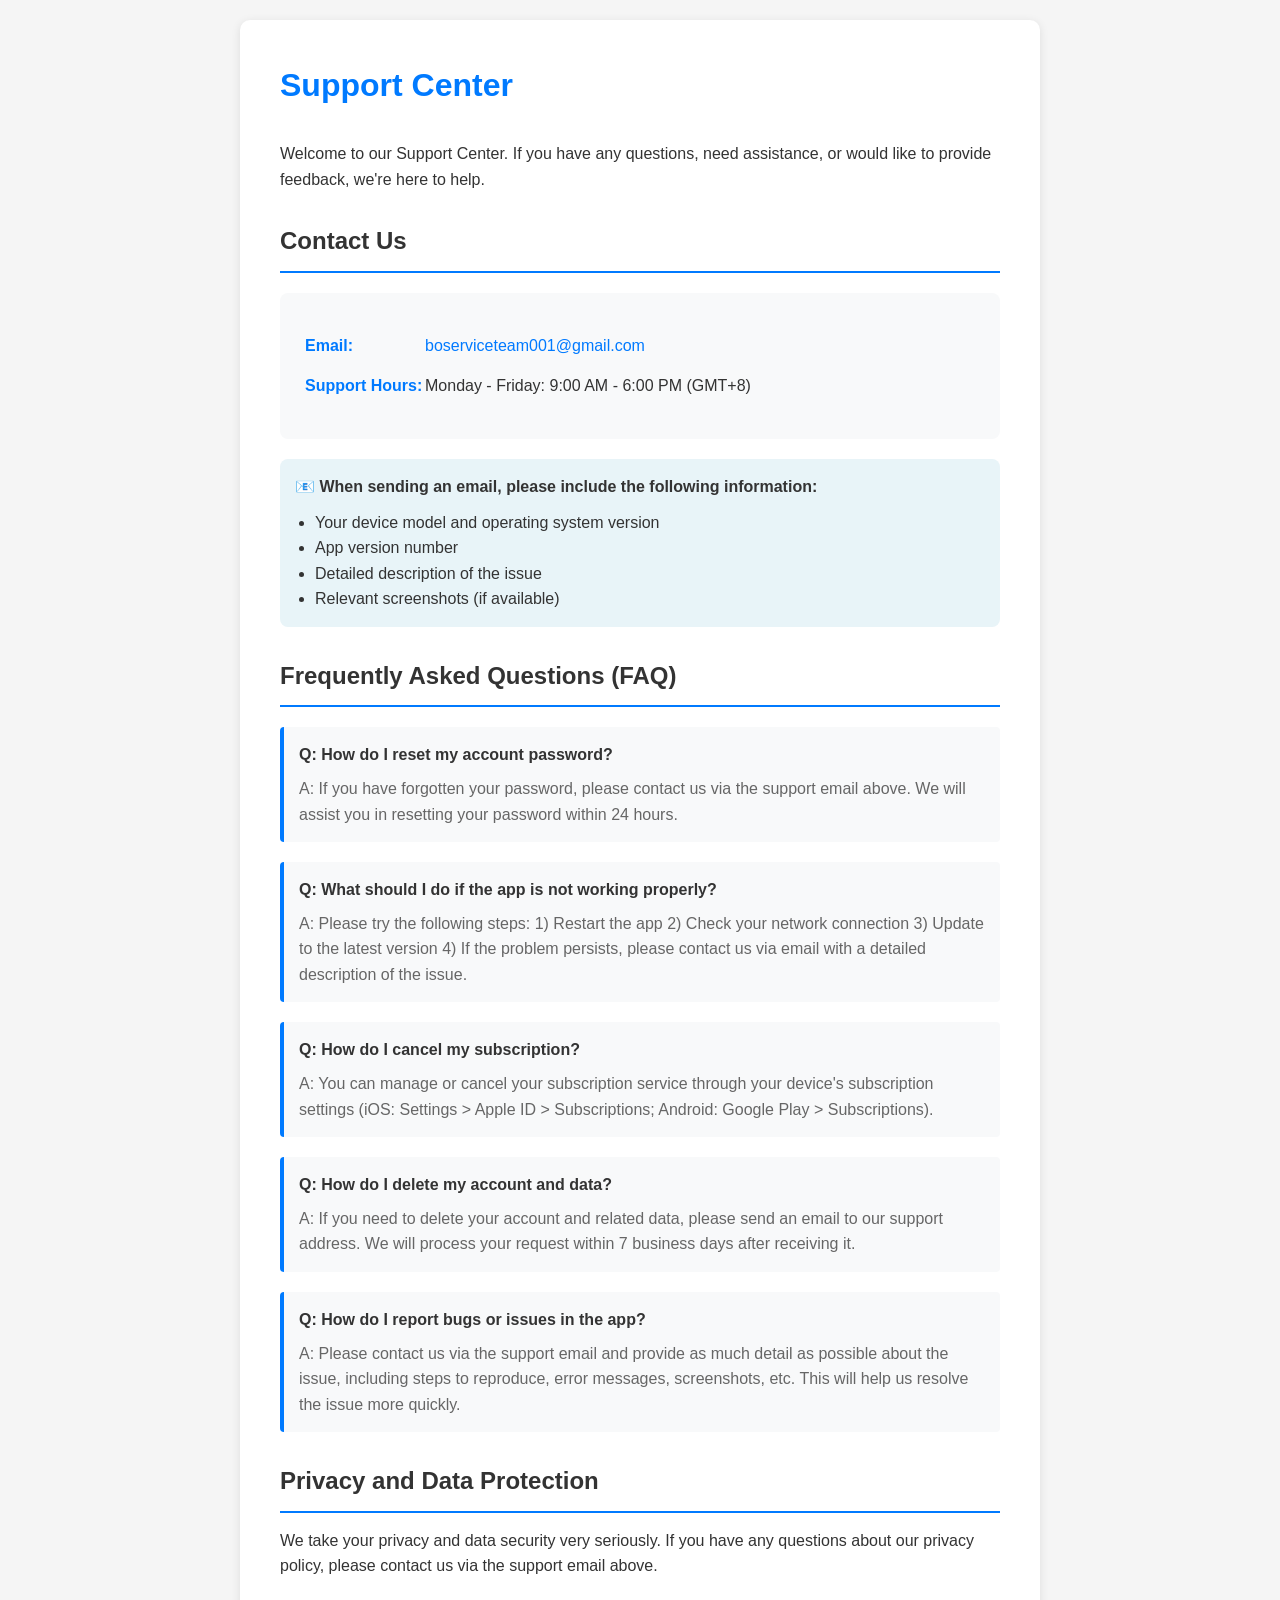
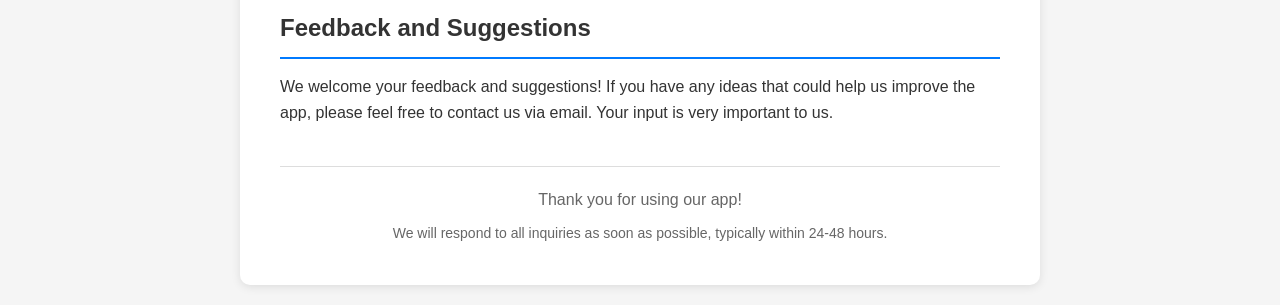
==== index.html @ c51104e9 "Add files via upload" ====
<!DOCTYPE html>
<html lang="en">
<head>
    <meta charset="UTF-8">
    <meta name="viewport" content="width=device-width, initial-scale=1.0">
    <title>Support Center - Contact Us</title>
    <style>
        * {
            margin: 0;
            padding: 0;
            box-sizing: border-box;
        }
        
        body {
            font-family: -apple-system, BlinkMacSystemFont, 'Segoe UI', Roboto, 'Helvetica Neue', Arial, sans-serif;
            line-height: 1.6;
            color: #333;
            background-color: #f5f5f5;
            padding: 20px;
        }
        
        .container {
            max-width: 800px;
            margin: 0 auto;
            background: white;
            padding: 40px;
            border-radius: 10px;
            box-shadow: 0 2px 10px rgba(0,0,0,0.1);
        }
        
        h1 {
            color: #007AFF;
            margin-bottom: 30px;
            font-size: 32px;
        }
        
        h2 {
            color: #333;
            margin-top: 30px;
            margin-bottom: 15px;
            font-size: 24px;
            border-bottom: 2px solid #007AFF;
            padding-bottom: 10px;
        }
        
        .contact-section {
            background: #f8f9fa;
            padding: 25px;
            border-radius: 8px;
            margin: 20px 0;
        }
        
        .contact-item {
            margin: 15px 0;
            display: flex;
            align-items: center;
        }
        
        .contact-item strong {
            min-width: 120px;
            color: #007AFF;
        }
        
        .contact-item a {
            color: #007AFF;
            text-decoration: none;
        }
        
        .contact-item a:hover {
            text-decoration: underline;
        }
        
        .faq-item {
            margin: 20px 0;
            padding: 15px;
            background: #f8f9fa;
            border-left: 4px solid #007AFF;
            border-radius: 4px;
        }
        
        .faq-question {
            font-weight: bold;
            color: #333;
            margin-bottom: 8px;
        }
        
        .faq-answer {
            color: #666;
        }
        
        .support-hours {
            background: #e8f4f8;
            padding: 15px;
            border-radius: 8px;
            margin: 20px 0;
        }
        
        .button {
            display: inline-block;
            background: #007AFF;
            color: white;
            padding: 12px 24px;
            border-radius: 6px;
            text-decoration: none;
            margin-top: 10px;
            transition: background 0.3s;
        }
        
        .button:hover {
            background: #0056b3;
        }
        
        @media (max-width: 600px) {
            .container {
                padding: 20px;
            }
            
            h1 {
                font-size: 24px;
            }
            
            .contact-item {
                flex-direction: column;
                align-items: flex-start;
            }
            
            .contact-item strong {
                margin-bottom: 5px;
            }
        }
    </style>
</head>
<body>
    <div class="container">
        <h1>Support Center</h1>
        <p>Welcome to our Support Center. If you have any questions, need assistance, or would like to provide feedback, we're here to help.</p>
        
        <h2>Contact Us</h2>
        <div class="contact-section">
            <div class="contact-item">
                <strong>Email:</strong>
                <a href="mailto:boserviceteam001@gmail.com">boserviceteam001@gmail.com</a>
            </div>
            <div class="contact-item">
                <strong>Support Hours:</strong>
                <span>Monday - Friday: 9:00 AM - 6:00 PM (GMT+8)</span>
            </div>
        </div>
        
        <div class="support-hours">
            <p><strong>📧 When sending an email, please include the following information:</strong></p>
            <ul style="margin-left: 20px; margin-top: 10px;">
                <li>Your device model and operating system version</li>
                <li>App version number</li>
                <li>Detailed description of the issue</li>
                <li>Relevant screenshots (if available)</li>
            </ul>
        </div>
        
        <h2>Frequently Asked Questions (FAQ)</h2>
        
        <div class="faq-item">
            <div class="faq-question">Q: How do I reset my account password?</div>
            <div class="faq-answer">A: If you have forgotten your password, please contact us via the support email above. We will assist you in resetting your password within 24 hours.</div>
        </div>
        
        <div class="faq-item">
            <div class="faq-question">Q: What should I do if the app is not working properly?</div>
            <div class="faq-answer">A: Please try the following steps: 1) Restart the app 2) Check your network connection 3) Update to the latest version 4) If the problem persists, please contact us via email with a detailed description of the issue.</div>
        </div>
        
        <div class="faq-item">
            <div class="faq-question">Q: How do I cancel my subscription?</div>
            <div class="faq-answer">A: You can manage or cancel your subscription service through your device's subscription settings (iOS: Settings > Apple ID > Subscriptions; Android: Google Play > Subscriptions).</div>
        </div>
        
        <div class="faq-item">
            <div class="faq-question">Q: How do I delete my account and data?</div>
            <div class="faq-answer">A: If you need to delete your account and related data, please send an email to our support address. We will process your request within 7 business days after receiving it.</div>
        </div>
        
        <div class="faq-item">
            <div class="faq-question">Q: How do I report bugs or issues in the app?</div>
            <div class="faq-answer">A: Please contact us via the support email and provide as much detail as possible about the issue, including steps to reproduce, error messages, screenshots, etc. This will help us resolve the issue more quickly.</div>
        </div>
        
        <h2>Privacy and Data Protection</h2>
        <p>We take your privacy and data security very seriously. If you have any questions about our privacy policy, please contact us via the support email above.</p>
        
        <h2>Feedback and Suggestions</h2>
        <p>We welcome your feedback and suggestions! If you have any ideas that could help us improve the app, please feel free to contact us via email. Your input is very important to us.</p>
        
        <div style="margin-top: 40px; padding-top: 20px; border-top: 1px solid #ddd; text-align: center; color: #666;">
            <p>Thank you for using our app!</p>
            <p style="margin-top: 10px; font-size: 14px;">We will respond to all inquiries as soon as possible, typically within 24-48 hours.</p>
        </div>
    </div>
</body>
</html>
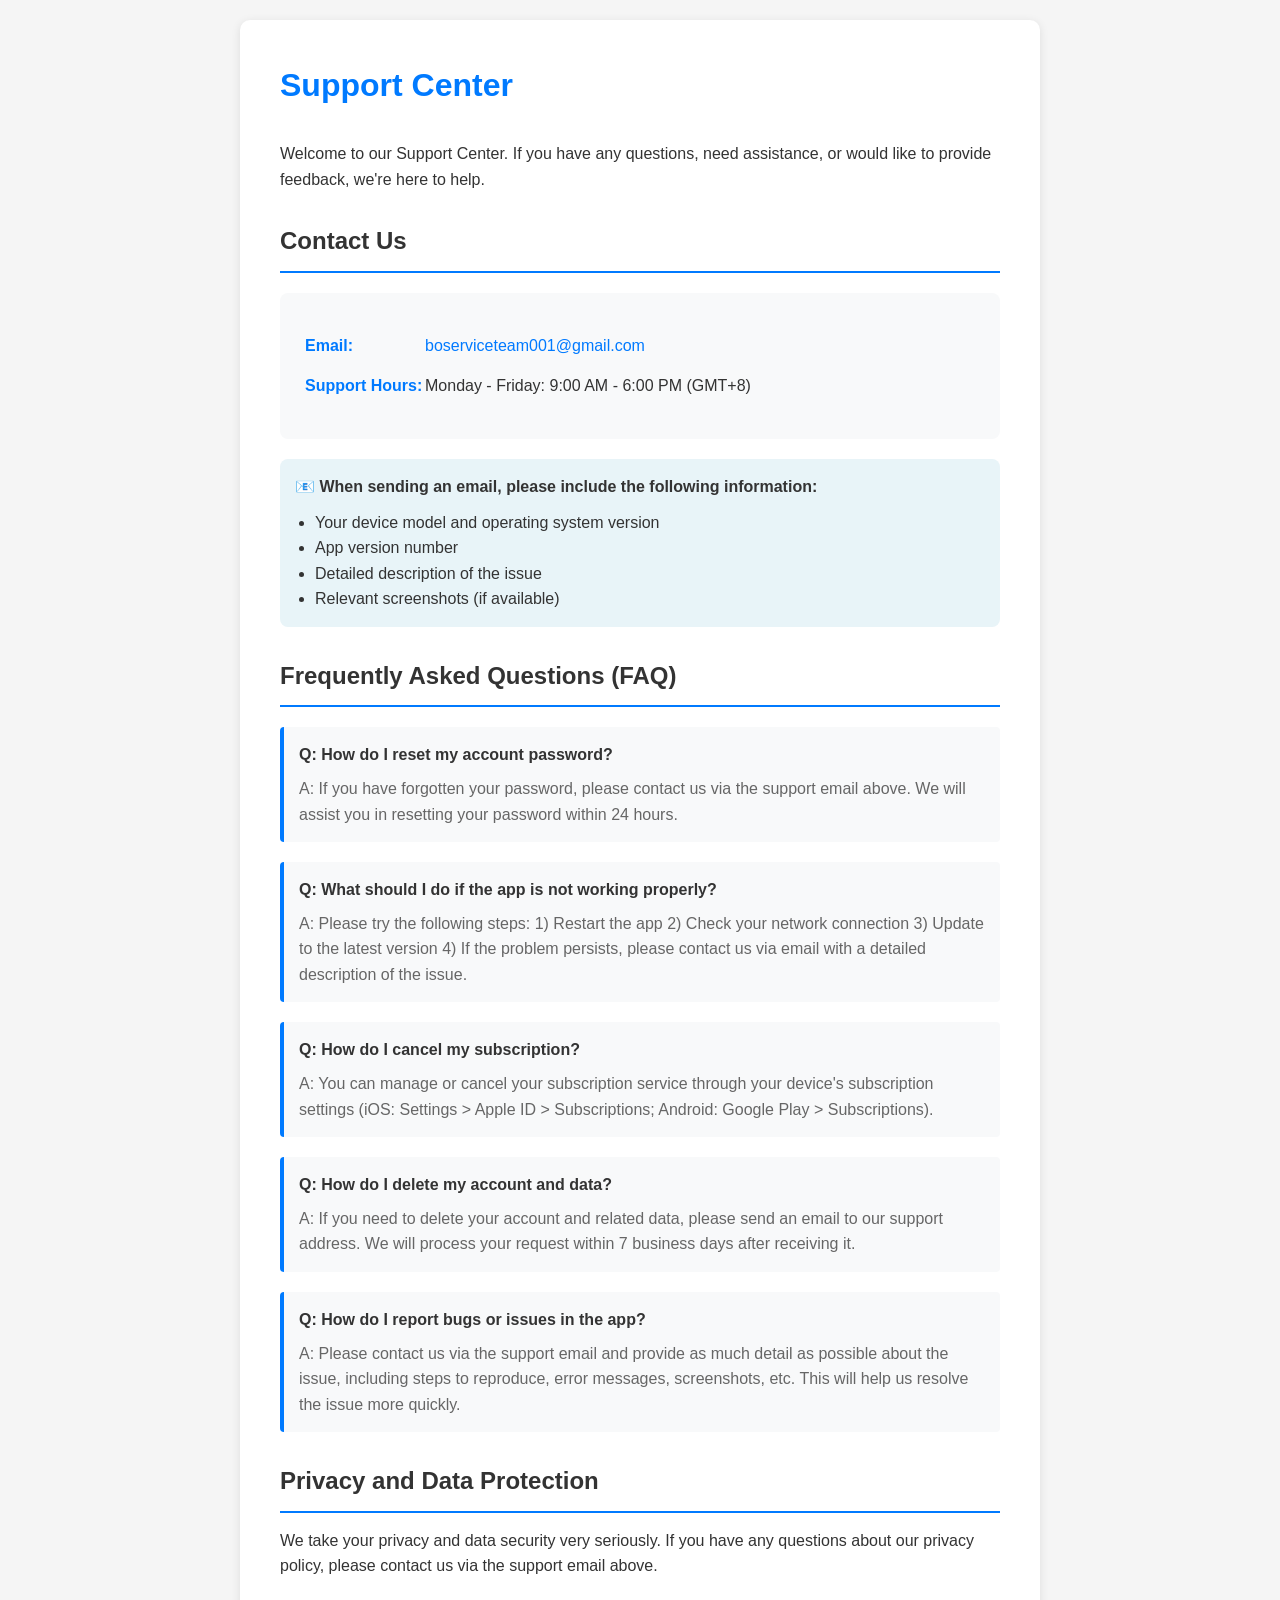
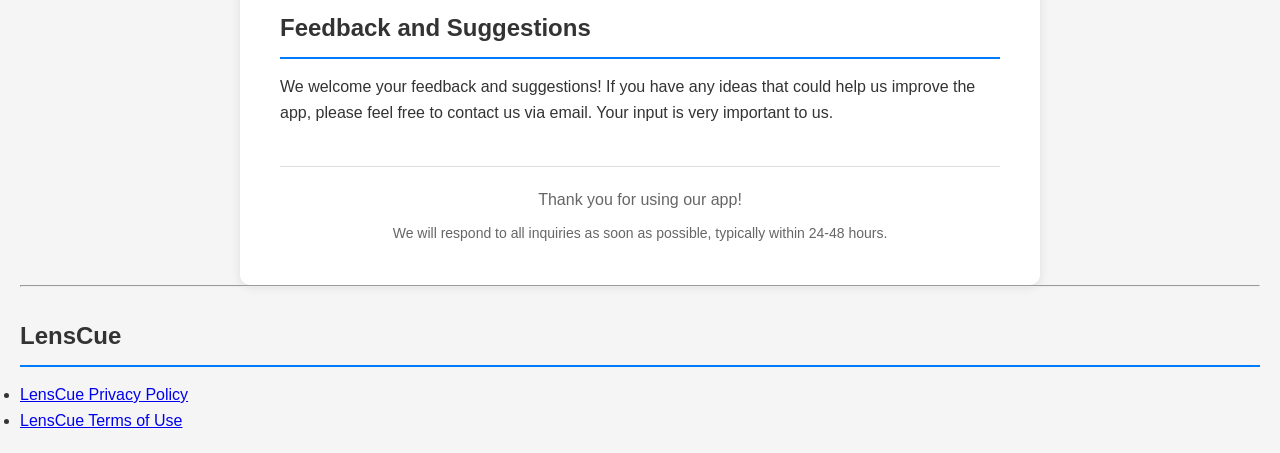
==== commit 51a99ff3: "Add LensCue legal pages" ====
--- a/index.html
+++ b/index.html
@@ -195,5 +195,11 @@
             <p style="margin-top: 10px; font-size: 14px;">We will respond to all inquiries as soon as possible, typically within 24-48 hours.</p>
         </div>
     </div>
+  <hr>
+  <h2>LensCue</h2>
+  <ul>
+    <li><a href="lenscue/privacy.html">LensCue Privacy Policy</a></li>
+    <li><a href="lenscue/terms.html">LensCue Terms of Use</a></li>
+  </ul>
 </body>
 </html>
